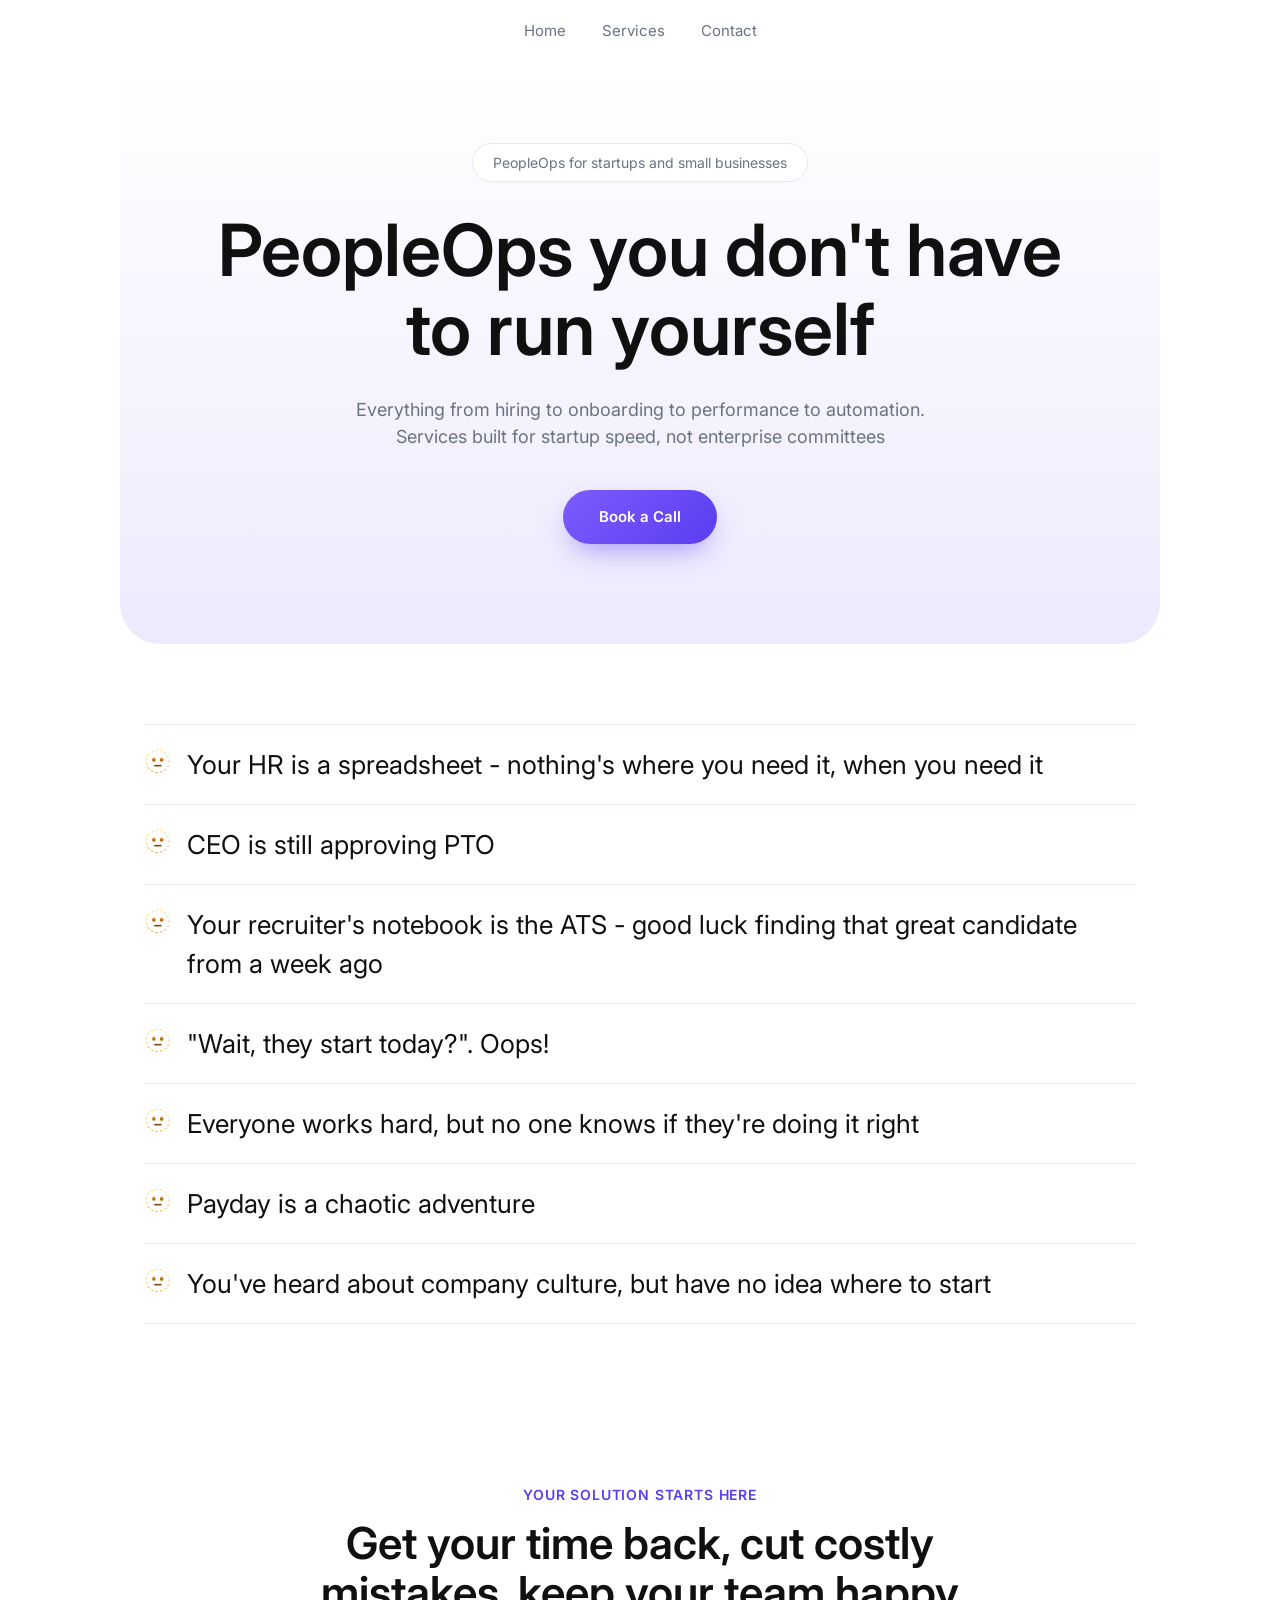
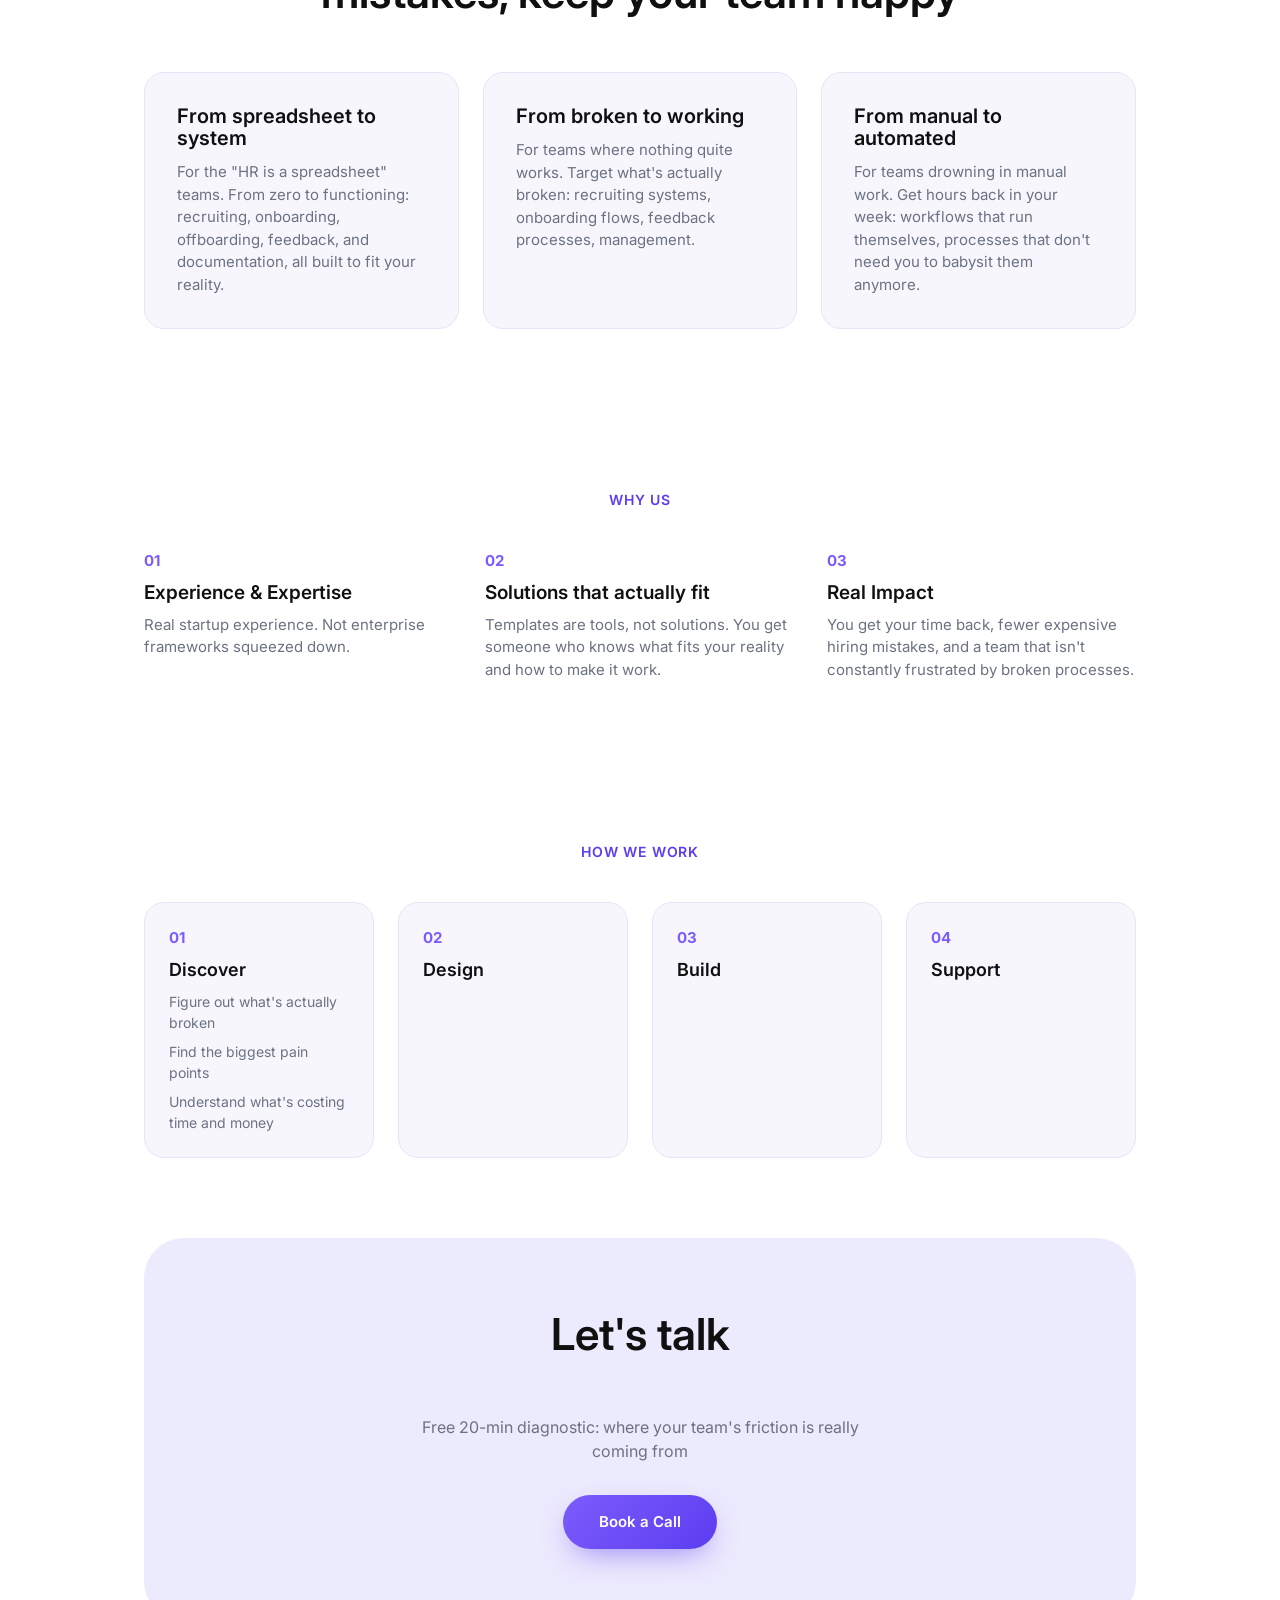
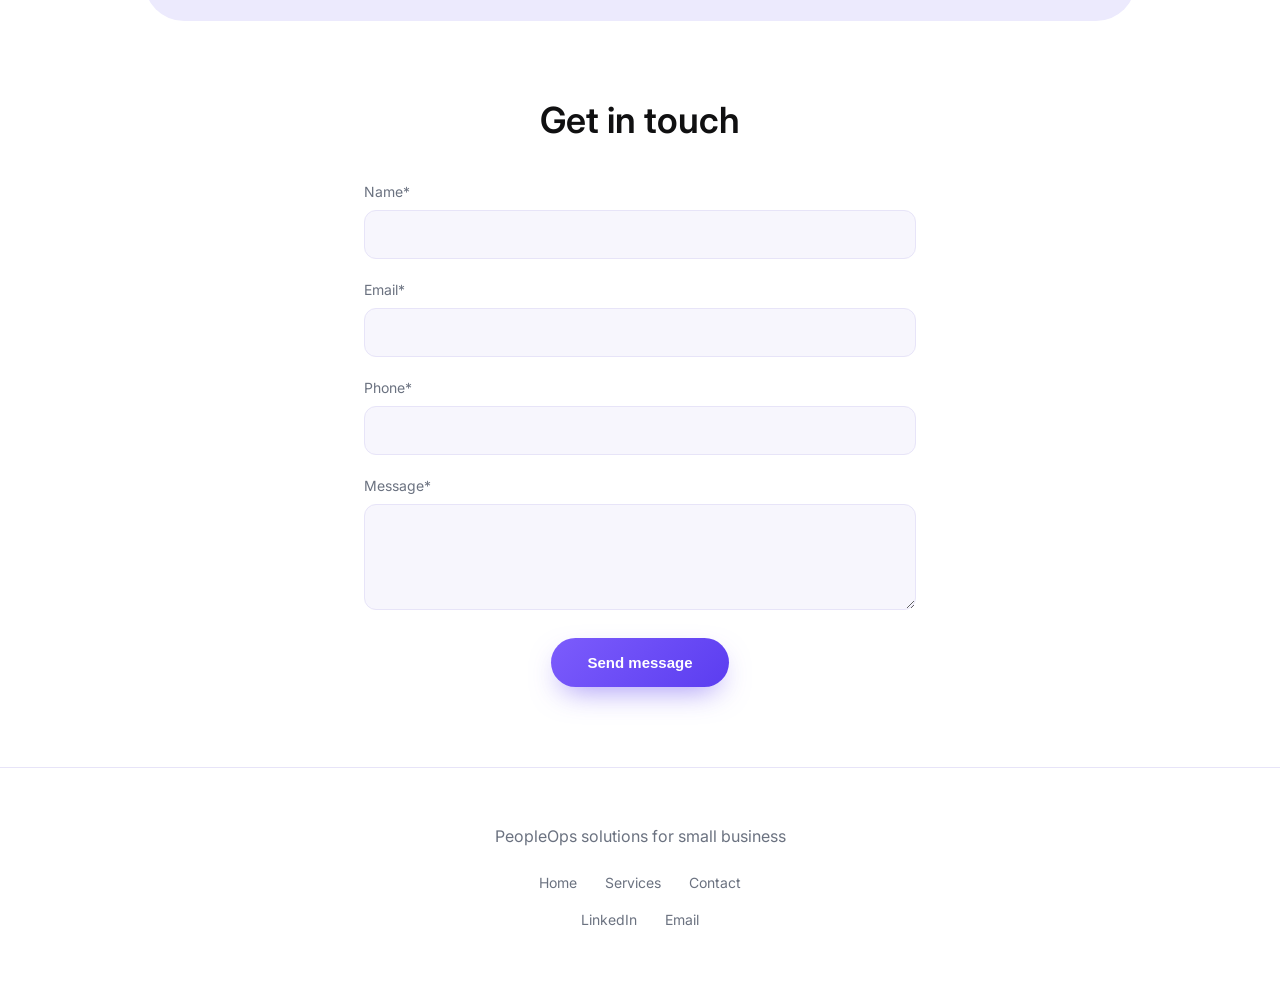
==== index.html @ d3192343 "Initial static rebuild of the Cinnamon HR landing page Recreates the previous Framer site as a plain" ====
<!DOCTYPE html>
<html lang="en">
<head>
<meta charset="UTF-8">
<meta name="viewport" content="width=device-width, initial-scale=1.0">
<title>PeopleOps Setup for Small Business | HR Systems That Work</title>
<meta name="description" content="PeopleOps for startups and small businesses: hiring, onboarding, performance and automation, built for startup speed, not enterprise committees.">
<link rel="icon" href="data:,">
<link rel="preconnect" href="https://fonts.googleapis.com">
<link rel="preconnect" href="https://fonts.gstatic.com" crossorigin>
<link href="https://fonts.googleapis.com/css2?family=Inter:wght@400;500;600;700&display=swap" rel="stylesheet">
<link rel="stylesheet" href="styles.css">
</head>
<body>

<header class="nav">
  <nav class="nav__inner">
    <a href="#home" class="nav__link">Home</a>
    <a href="#services" class="nav__link">Services</a>
    <a href="#contact" class="nav__link">Contact</a>
  </nav>
</header>

<main>
  <section id="home" class="hero">
    <span class="badge">PeopleOps for startups and small businesses</span>
    <h1>PeopleOps you don't have to run yourself</h1>
    <p class="hero__sub">Everything from hiring to onboarding to performance to automation. Services built for startup speed, not enterprise committees</p>
    <a class="btn btn--primary" href="https://calendly.com/ana-cinnamon-hr/30min" target="_blank" rel="noopener">Book a Call</a>
  </section>

  <section class="pain">
    <ul class="pain__list">
      <li><span class="pain__emoji">🫥</span> Your HR is a spreadsheet - nothing's where you need it, when you need it</li>
      <li><span class="pain__emoji">🫥</span> CEO is still approving PTO</li>
      <li><span class="pain__emoji">🫥</span> Your recruiter's notebook is the ATS - good luck finding that great candidate from a week ago</li>
      <li><span class="pain__emoji">🫥</span> "Wait, they start today?". Oops!</li>
      <li><span class="pain__emoji">🫥</span> Everyone works hard, but no one knows if they're doing it right</li>
      <li><span class="pain__emoji">🫥</span> Payday is a chaotic adventure</li>
      <li><span class="pain__emoji">🫥</span> You've heard about company culture, but have no idea where to start</li>
    </ul>
  </section>

  <section id="services" class="solutions">
    <span class="eyebrow">Your Solution Starts Here</span>
    <h2>Get your time back, cut costly mistakes, keep your team happy</h2>
    <div class="cards">
      <article class="card">
        <h3>From spreadsheet to system</h3>
        <p>For the "HR is a spreadsheet" teams. From zero to functioning: recruiting, onboarding, offboarding, feedback, and documentation, all built to fit your reality.</p>
      </article>
      <article class="card">
        <h3>From broken to working</h3>
        <p>For teams where nothing quite works. Target what's actually broken: recruiting systems, onboarding flows, feedback processes, management.</p>
      </article>
      <article class="card">
        <h3>From manual to automated</h3>
        <p>For teams drowning in manual work. Get hours back in your week: workflows that run themselves, processes that don't need you to babysit them anymore.</p>
      </article>
    </div>
  </section>

  <section class="why">
    <span class="eyebrow">Why Us</span>
    <div class="why__list">
      <div class="why__item">
        <span class="why__num">01</span>
        <h3>Experience &amp; Expertise</h3>
        <p>Real startup experience. Not enterprise frameworks squeezed down.</p>
      </div>
      <div class="why__item">
        <span class="why__num">02</span>
        <h3>Solutions that actually fit</h3>
        <p>Templates are tools, not solutions. You get someone who knows what fits your reality and how to make it work.</p>
      </div>
      <div class="why__item">
        <span class="why__num">03</span>
        <h3>Real Impact</h3>
        <p>You get your time back, fewer expensive hiring mistakes, and a team that isn't constantly frustrated by broken processes.</p>
      </div>
    </div>
  </section>

  <section class="process">
    <span class="eyebrow">How We Work</span>
    <div class="process__list">
      <div class="process__item">
        <span class="process__num">01</span>
        <h3>Discover</h3>
        <ul>
          <li>Figure out what's actually broken</li>
          <li>Find the biggest pain points</li>
          <li>Understand what's costing time and money</li>
        </ul>
      </div>
      <div class="process__item">
        <span class="process__num">02</span>
        <h3>Design</h3>
      </div>
      <div class="process__item">
        <span class="process__num">03</span>
        <h3>Build</h3>
      </div>
      <div class="process__item">
        <span class="process__num">04</span>
        <h3>Support</h3>
      </div>
    </div>
  </section>

  <section class="cta">
    <h2>Let's talk</h2>
    <p>Free 20-min diagnostic: where your team's friction is really coming from</p>
    <a class="btn btn--primary" href="https://calendly.com/ana-cinnamon-hr/30min" target="_blank" rel="noopener">Book a Call</a>
  </section>

  <section id="contact" class="contact">
    <h2>Get in touch</h2>
    <form class="contact__form" action="mailto:ana@cinnamon-hr.com" method="POST" enctype="text/plain">
      <label>Name*<input type="text" name="Name" required></label>
      <label>Email*<input type="email" name="Email" required></label>
      <label>Phone*<input type="tel" name="Phone" required></label>
      <label>Message*<textarea name="Message" rows="4" required></textarea></label>
      <button type="submit" class="btn btn--primary">Send message</button>
    </form>
  </section>
</main>

<footer class="footer">
  <p class="footer__tagline">PeopleOps solutions for small business</p>
  <nav class="footer__nav">
    <a href="#home">Home</a>
    <a href="#services">Services</a>
    <a href="#contact">Contact</a>
  </nav>
  <div class="footer__social">
    <a href="https://www.linkedin.com/in/oksana-s-b65aa816a/" target="_blank" rel="noopener">LinkedIn</a>
    <a href="#contact">Email</a>
  </div>
</footer>

</body>
</html>
---- styles.css ----
:root {
  --ink: #101011;
  --muted: #6b7280;
  --bg: #ffffff;
  --lavender: #eceafd;
  --violet: #7c5cfc;
  --violet-dark: #5b3df0;
  --card-bg: #f7f6fd;
  --border: #e7e4f8;
  --radius: 20px;
  --max-width: 1040px;
}

* { box-sizing: border-box; }

html { scroll-behavior: smooth; }

body {
  margin: 0;
  font-family: "Inter", sans-serif;
  color: var(--ink);
  background: var(--bg);
  line-height: 1.5;
}

h1, h2, h3 {
  font-weight: 600;
  margin: 0;
  line-height: 1.1;
}

p { margin: 0; }

a { text-decoration: none; color: inherit; }

ul { margin: 0; padding: 0; list-style: none; }

section {
  max-width: var(--max-width);
  margin: 0 auto;
  padding: 80px 24px;
}

/* Nav */
.nav {
  position: sticky;
  top: 0;
  background: rgba(255, 255, 255, 0.85);
  backdrop-filter: blur(8px);
  z-index: 10;
}

.nav__inner {
  max-width: var(--max-width);
  margin: 0 auto;
  padding: 20px 24px;
  display: flex;
  justify-content: center;
  gap: 36px;
}

.nav__link {
  color: var(--muted);
  font-size: 15px;
  transition: color 0.15s ease;
}

.nav__link:hover { color: var(--ink); }

/* Buttons */
.btn {
  display: inline-block;
  padding: 16px 36px;
  border-radius: 999px;
  font-weight: 600;
  font-size: 15px;
}

.btn--primary {
  background: linear-gradient(135deg, var(--violet), var(--violet-dark));
  color: #fff;
  box-shadow: 0 12px 30px -10px rgba(91, 61, 240, 0.6);
  transition: transform 0.15s ease, box-shadow 0.15s ease;
}

.btn--primary:hover {
  transform: translateY(-2px);
  box-shadow: 0 16px 34px -8px rgba(91, 61, 240, 0.7);
}

/* Hero */
.hero {
  text-align: center;
  padding-top: 80px;
  padding-bottom: 100px;
  background: linear-gradient(180deg, #ffffff 0%, var(--lavender) 100%);
  border-radius: 0 0 40px 40px;
}

.badge {
  display: inline-block;
  padding: 8px 20px;
  border: 1px solid var(--border);
  border-radius: 999px;
  font-size: 14px;
  color: var(--muted);
  background: #fff;
  margin-bottom: 28px;
}

.hero h1 {
  font-size: clamp(36px, 6vw, 72px);
  max-width: 900px;
  margin: 0 auto 28px;
}

.hero__sub {
  max-width: 620px;
  margin: 0 auto 40px;
  color: var(--muted);
  font-size: 18px;
}

/* Pain points */
.pain__list li {
  display: flex;
  align-items: flex-start;
  gap: 16px;
  font-size: clamp(18px, 2.4vw, 26px);
  padding: 20px 0;
  border-bottom: 1px solid var(--border);
}

.pain__list li:first-child { border-top: 1px solid var(--border); }

.pain__emoji { font-size: 22px; }

/* Eyebrow / section headers */
.eyebrow {
  display: block;
  color: var(--violet-dark);
  font-weight: 600;
  font-size: 14px;
  text-transform: uppercase;
  letter-spacing: 0.06em;
  margin-bottom: 14px;
  text-align: center;
}

.solutions h2, .cta h2 {
  text-align: center;
  font-size: clamp(28px, 4vw, 44px);
  max-width: 760px;
  margin: 0 auto 56px;
}

.cards {
  display: grid;
  grid-template-columns: repeat(3, 1fr);
  gap: 24px;
}

.card {
  background: var(--card-bg);
  border: 1px solid var(--border);
  border-radius: var(--radius);
  padding: 32px;
}

.card h3 { font-size: 20px; margin-bottom: 12px; }
.card p { color: var(--muted); font-size: 15px; }

/* Why us */
.why__list {
  display: grid;
  grid-template-columns: repeat(3, 1fr);
  gap: 32px;
  margin-top: 40px;
}

.why__num, .process__num {
  display: block;
  color: var(--violet);
  font-weight: 700;
  font-size: 15px;
  margin-bottom: 10px;
}

.why__item h3 { font-size: 19px; margin-bottom: 10px; }
.why__item p { color: var(--muted); font-size: 15px; }

/* Process */
.process__list {
  display: grid;
  grid-template-columns: repeat(4, 1fr);
  gap: 24px;
  margin-top: 40px;
}

.process__item {
  border: 1px solid var(--border);
  border-radius: var(--radius);
  padding: 24px;
  background: var(--card-bg);
}

.process__item h3 { font-size: 18px; margin-bottom: 12px; }

.process__item ul { display: flex; flex-direction: column; gap: 8px; }
.process__item li { color: var(--muted); font-size: 14px; }

/* CTA */
.cta {
  text-align: center;
  background: var(--lavender);
  border-radius: 40px;
  max-width: calc(var(--max-width) - 48px);
  padding: 72px 24px;
}

.cta p {
  color: var(--muted);
  font-size: 16px;
  max-width: 480px;
  margin: 0 auto 32px;
}

/* Contact */
.contact { max-width: 600px; }

.contact h2 {
  text-align: center;
  font-size: clamp(26px, 4vw, 36px);
  margin-bottom: 40px;
}

.contact__form {
  display: flex;
  flex-direction: column;
  gap: 20px;
}

.contact__form label {
  display: flex;
  flex-direction: column;
  gap: 8px;
  font-size: 14px;
  color: var(--muted);
}

.contact__form input,
.contact__form textarea {
  font-family: inherit;
  font-size: 15px;
  padding: 14px 16px;
  border: 1px solid var(--border);
  border-radius: 12px;
  color: var(--ink);
  background: var(--card-bg);
  resize: vertical;
}

.contact__form input:focus,
.contact__form textarea:focus {
  outline: 2px solid var(--violet);
  outline-offset: 1px;
}

.contact__form button {
  align-self: center;
  border: none;
  cursor: pointer;
  margin-top: 8px;
}

/* Footer */
.footer {
  text-align: center;
  padding: 56px 24px 40px;
  border-top: 1px solid var(--border);
}

.footer__tagline {
  color: var(--muted);
  margin-bottom: 24px;
}

.footer__nav, .footer__social {
  display: flex;
  justify-content: center;
  gap: 28px;
  margin-bottom: 16px;
  font-size: 14px;
  color: var(--muted);
}

.footer__nav a:hover, .footer__social a:hover { color: var(--ink); }

@media (max-width: 720px) {
  .cards, .why__list, .process__list {
    grid-template-columns: 1fr;
  }
  section { padding: 56px 20px; }
  .nav__inner { gap: 24px; }
}
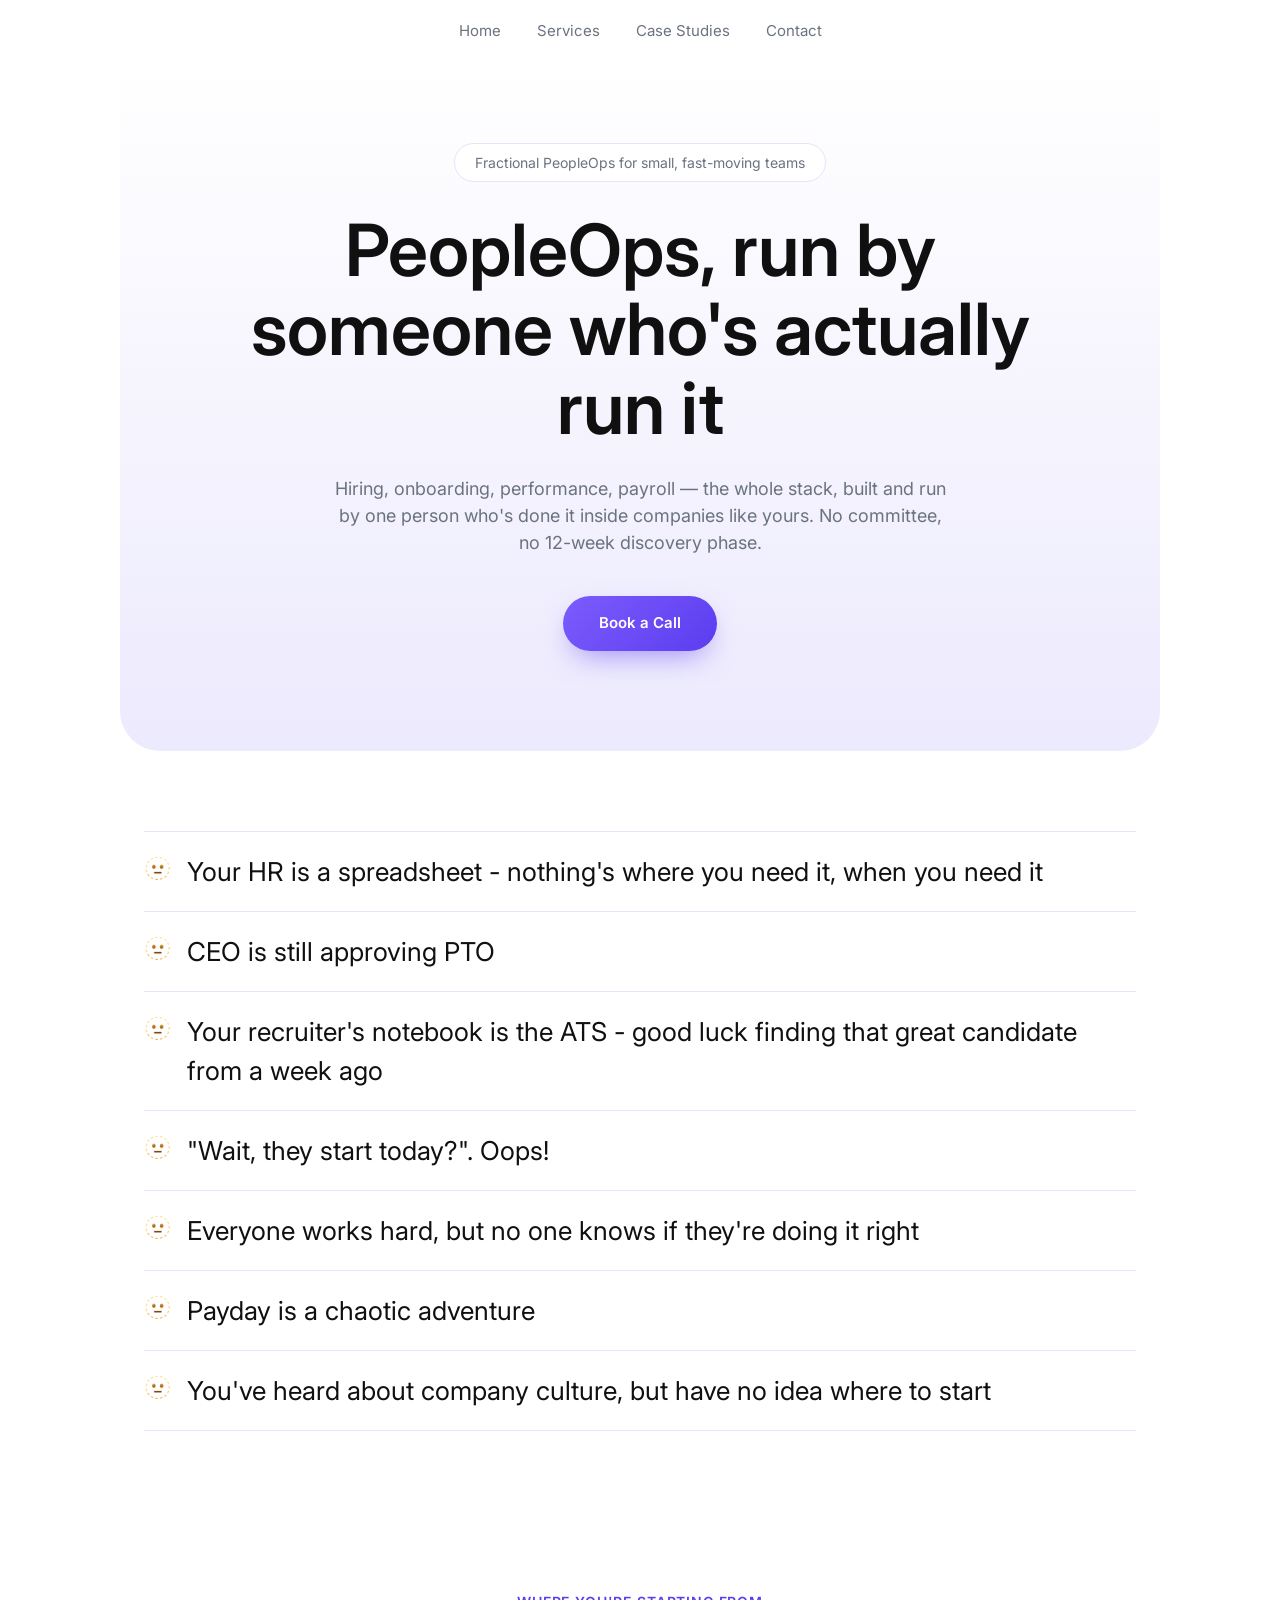
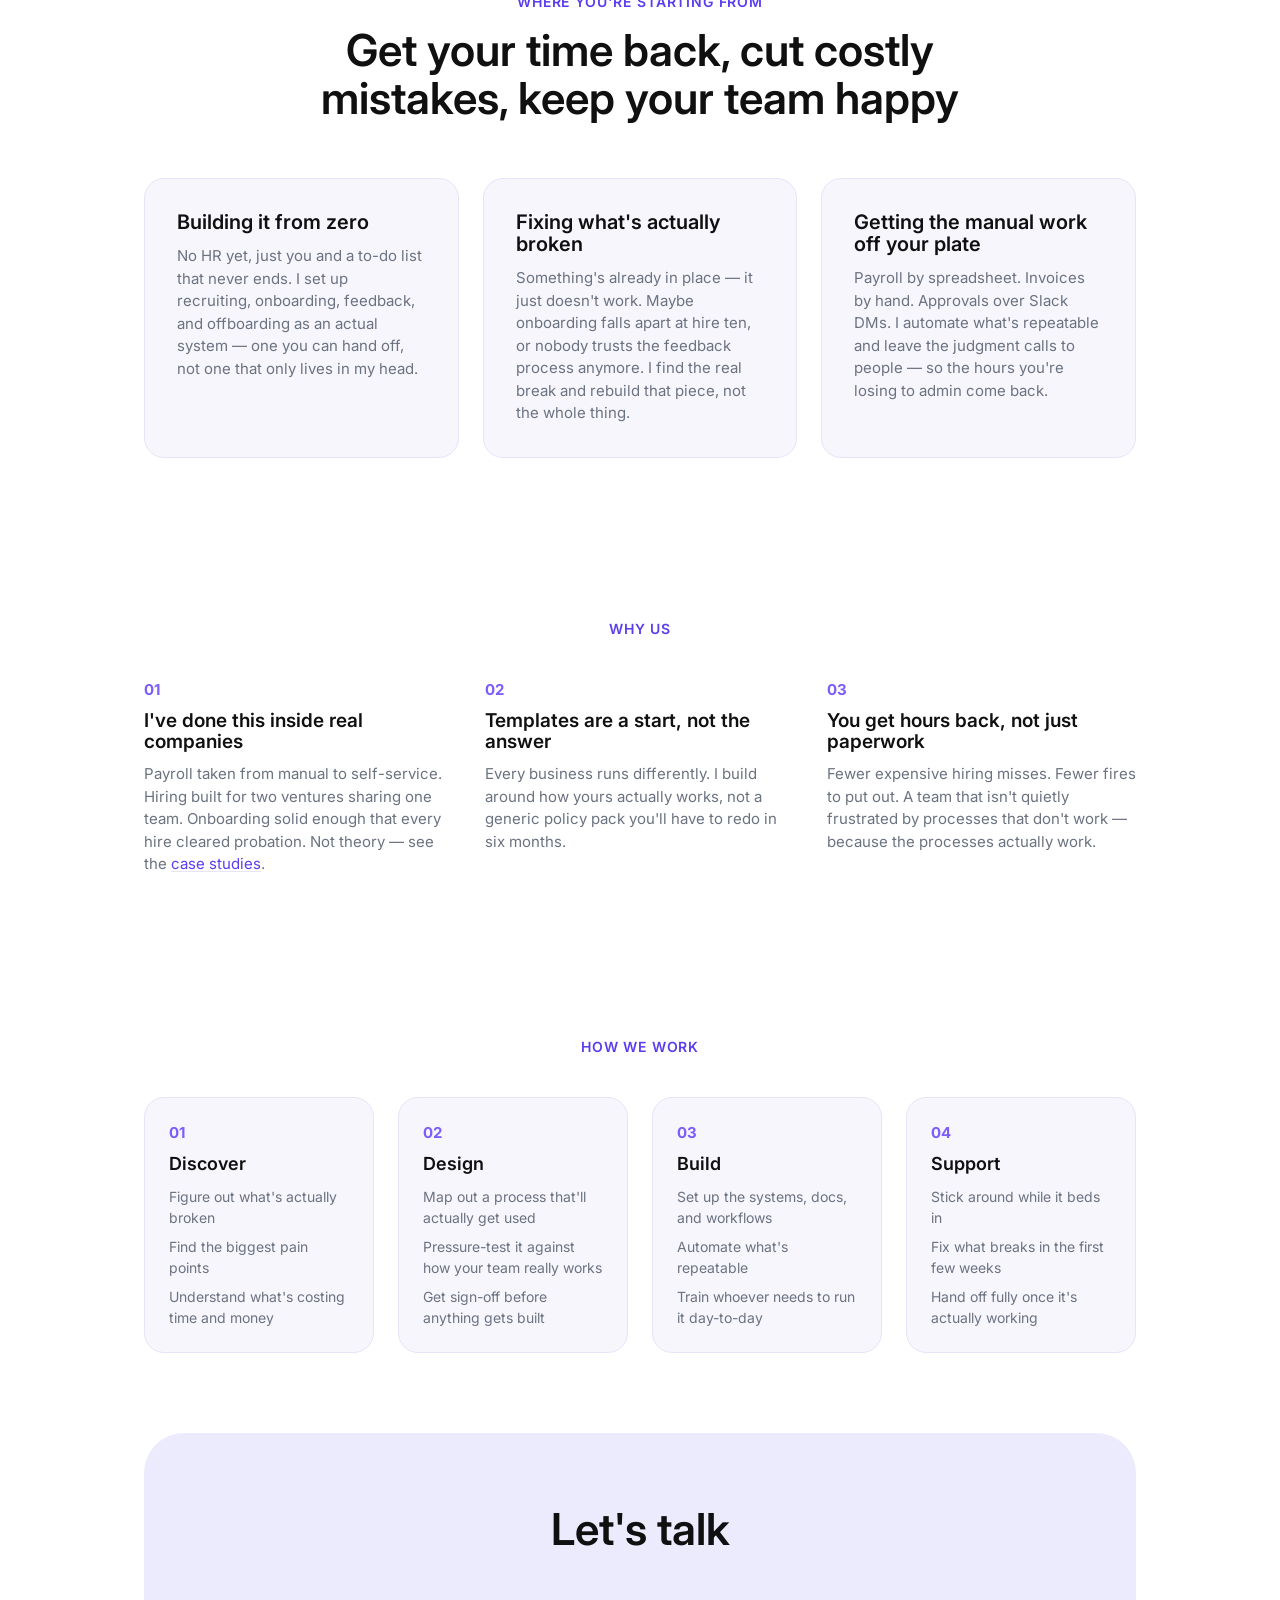
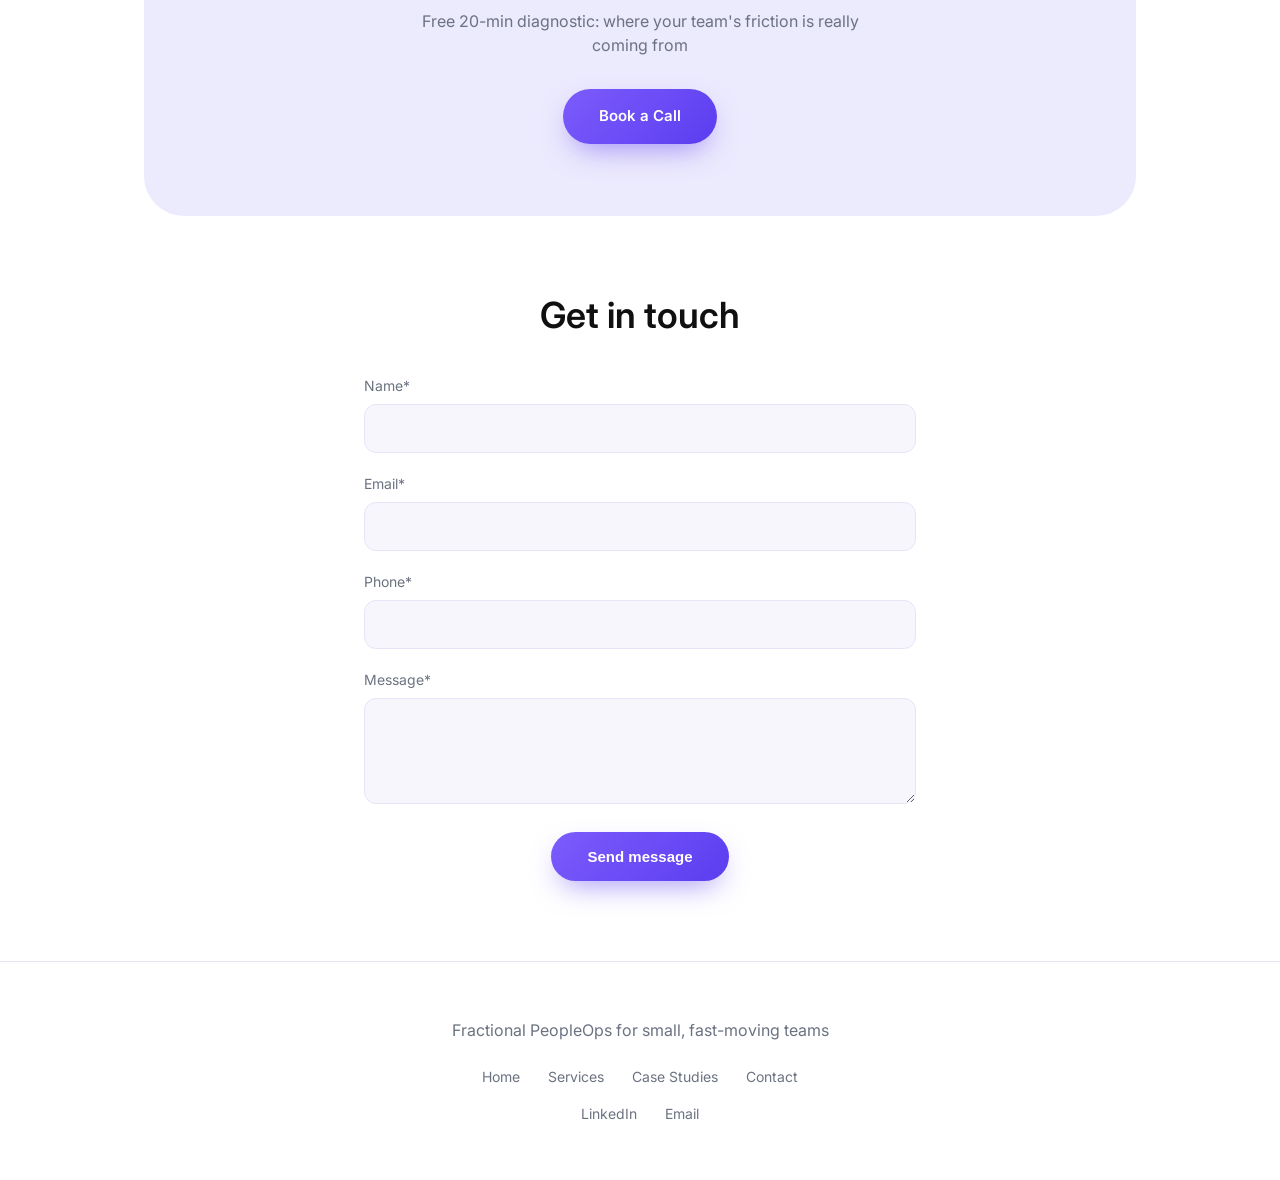
==== commit a6c80800: "1" ====
--- a/index.html
+++ b/index.html
@@ -17,15 +17,16 @@
   <nav class="nav__inner">
     <a href="#home" class="nav__link">Home</a>
     <a href="#services" class="nav__link">Services</a>
+    <a href="cases.html" class="nav__link">Case Studies</a>
     <a href="#contact" class="nav__link">Contact</a>
   </nav>
 </header>
 
 <main>
   <section id="home" class="hero">
-    <span class="badge">PeopleOps for startups and small businesses</span>
-    <h1>PeopleOps you don't have to run yourself</h1>
-    <p class="hero__sub">Everything from hiring to onboarding to performance to automation. Services built for startup speed, not enterprise committees</p>
+    <span class="badge">Fractional PeopleOps for small, fast-moving teams</span>
+    <h1>PeopleOps, run by someone who's actually run it</h1>
+    <p class="hero__sub">Hiring, onboarding, performance, payroll — the whole stack, built and run by one person who's done it inside companies like yours. No committee, no 12-week discovery phase.</p>
     <a class="btn btn--primary" href="https://calendly.com/ana-cinnamon-hr/30min" target="_blank" rel="noopener">Book a Call</a>
   </section>
 
@@ -42,20 +43,20 @@
   </section>
 
   <section id="services" class="solutions">
-    <span class="eyebrow">Your Solution Starts Here</span>
+    <span class="eyebrow">Where You're Starting From</span>
     <h2>Get your time back, cut costly mistakes, keep your team happy</h2>
     <div class="cards">
       <article class="card">
-        <h3>From spreadsheet to system</h3>
-        <p>For the "HR is a spreadsheet" teams. From zero to functioning: recruiting, onboarding, offboarding, feedback, and documentation, all built to fit your reality.</p>
+        <h3>Building it from zero</h3>
+        <p>No HR yet, just you and a to-do list that never ends. I set up recruiting, onboarding, feedback, and offboarding as an actual system — one you can hand off, not one that only lives in my head.</p>
       </article>
       <article class="card">
-        <h3>From broken to working</h3>
-        <p>For teams where nothing quite works. Target what's actually broken: recruiting systems, onboarding flows, feedback processes, management.</p>
+        <h3>Fixing what's actually broken</h3>
+        <p>Something's already in place — it just doesn't work. Maybe onboarding falls apart at hire ten, or nobody trusts the feedback process anymore. I find the real break and rebuild that piece, not the whole thing.</p>
       </article>
       <article class="card">
-        <h3>From manual to automated</h3>
-        <p>For teams drowning in manual work. Get hours back in your week: workflows that run themselves, processes that don't need you to babysit them anymore.</p>
+        <h3>Getting the manual work off your plate</h3>
+        <p>Payroll by spreadsheet. Invoices by hand. Approvals over Slack DMs. I automate what's repeatable and leave the judgment calls to people — so the hours you're losing to admin come back.</p>
       </article>
     </div>
   </section>
@@ -65,18 +66,18 @@
     <div class="why__list">
       <div class="why__item">
         <span class="why__num">01</span>
-        <h3>Experience &amp; Expertise</h3>
-        <p>Real startup experience. Not enterprise frameworks squeezed down.</p>
+        <h3>I've done this inside real companies</h3>
+        <p>Payroll taken from manual to self-service. Hiring built for two ventures sharing one team. Onboarding solid enough that every hire cleared probation. Not theory — see the <a href="cases.html">case studies</a>.</p>
       </div>
       <div class="why__item">
         <span class="why__num">02</span>
-        <h3>Solutions that actually fit</h3>
-        <p>Templates are tools, not solutions. You get someone who knows what fits your reality and how to make it work.</p>
+        <h3>Templates are a start, not the answer</h3>
+        <p>Every business runs differently. I build around how yours actually works, not a generic policy pack you'll have to redo in six months.</p>
       </div>
       <div class="why__item">
         <span class="why__num">03</span>
-        <h3>Real Impact</h3>
-        <p>You get your time back, fewer expensive hiring mistakes, and a team that isn't constantly frustrated by broken processes.</p>
+        <h3>You get hours back, not just paperwork</h3>
+        <p>Fewer expensive hiring misses. Fewer fires to put out. A team that isn't quietly frustrated by processes that don't work — because the processes actually work.</p>
       </div>
     </div>
   </section>
@@ -96,14 +97,29 @@
       <div class="process__item">
         <span class="process__num">02</span>
         <h3>Design</h3>
+        <ul>
+          <li>Map out a process that'll actually get used</li>
+          <li>Pressure-test it against how your team really works</li>
+          <li>Get sign-off before anything gets built</li>
+        </ul>
       </div>
       <div class="process__item">
         <span class="process__num">03</span>
         <h3>Build</h3>
+        <ul>
+          <li>Set up the systems, docs, and workflows</li>
+          <li>Automate what's repeatable</li>
+          <li>Train whoever needs to run it day-to-day</li>
+        </ul>
       </div>
       <div class="process__item">
         <span class="process__num">04</span>
         <h3>Support</h3>
+        <ul>
+          <li>Stick around while it beds in</li>
+          <li>Fix what breaks in the first few weeks</li>
+          <li>Hand off fully once it's actually working</li>
+        </ul>
       </div>
     </div>
   </section>
@@ -127,10 +143,11 @@
 </main>
 
 <footer class="footer">
-  <p class="footer__tagline">PeopleOps solutions for small business</p>
+  <p class="footer__tagline">Fractional PeopleOps for small, fast-moving teams</p>
   <nav class="footer__nav">
     <a href="#home">Home</a>
     <a href="#services">Services</a>
+    <a href="cases.html">Case Studies</a>
     <a href="#contact">Contact</a>
   </nav>
   <div class="footer__social">
--- a/styles.css
+++ b/styles.css
@@ -188,6 +188,8 @@
 
 .why__item h3 { font-size: 19px; margin-bottom: 10px; }
 .why__item p { color: var(--muted); font-size: 15px; }
+.why__item p a { color: var(--violet-dark); text-decoration: underline; text-decoration-color: var(--border); text-underline-offset: 2px; }
+.why__item p a:hover { text-decoration-color: var(--violet-dark); }
 
 /* Process */
 .process__list {
@@ -303,3 +305,200 @@
   section { padding: 56px 20px; }
   .nav__inner { gap: 24px; }
 }
+
+/* Case studies: index */
+.case-hero-index {
+  text-align: center;
+  padding-top: 64px;
+  padding-bottom: 48px;
+}
+
+.case-hero-index h1 {
+  font-size: clamp(32px, 5vw, 52px);
+  margin: 16px 0 20px;
+}
+
+.case-hero-index p {
+  max-width: 560px;
+  margin: 0 auto;
+  color: var(--muted);
+  font-size: 17px;
+}
+
+.case-grid {
+  display: grid;
+  grid-template-columns: repeat(3, 1fr);
+  gap: 24px;
+  padding-top: 0;
+}
+
+.case-card {
+  display: flex;
+  flex-direction: column;
+  background: var(--card-bg);
+  border: 1px solid var(--border);
+  border-radius: var(--radius);
+  padding: 28px;
+  transition: transform 0.15s ease, box-shadow 0.15s ease;
+}
+
+.case-card:hover {
+  transform: translateY(-3px);
+  box-shadow: 0 16px 34px -18px rgba(16, 16, 17, 0.25);
+}
+
+.case-card__pills { display: flex; flex-wrap: wrap; gap: 6px; margin-bottom: 14px; }
+.case-card h3 { font-size: 19px; margin-bottom: 10px; }
+.case-card p { color: var(--muted); font-size: 14px; margin-bottom: 16px; flex-grow: 1; }
+.case-card__link { color: var(--violet-dark); font-weight: 600; font-size: 14px; }
+
+/* Case studies: pills */
+.case-pill {
+  display: inline-block;
+  font-size: 11px;
+  font-weight: 600;
+  padding: 4px 10px;
+  border-radius: 999px;
+  letter-spacing: 0.04em;
+  text-transform: uppercase;
+  border: 1px solid var(--border);
+  color: var(--muted);
+  background: #fff;
+}
+
+.case-pill--accent {
+  background: var(--lavender);
+  border-color: var(--lavender);
+  color: var(--violet-dark);
+}
+
+/* Case studies: single page */
+.case-single { padding-top: 56px; }
+.case-content { max-width: 680px; margin: 0 auto; }
+
+.case-back {
+  display: inline-block;
+  color: var(--muted);
+  font-size: 14px;
+  margin-bottom: 28px;
+}
+
+.case-back:hover { color: var(--ink); }
+
+.case-pills { display: flex; flex-wrap: wrap; gap: 6px; margin-bottom: 20px; }
+
+.case-title-page { font-size: clamp(26px, 4vw, 36px); margin: 0 0 8px; }
+.case-sub { color: var(--muted); font-size: 15px; margin: 0 0 28px; }
+.case-contractor-note { font-size: 13px; color: var(--muted); font-style: italic; margin: 0 0 28px; }
+
+.case-hook { font-size: 19px; font-weight: 600; line-height: 1.5; margin: 0 0 16px; }
+.case-body { font-size: 16px; color: var(--muted); margin: 0 0 14px; line-height: 1.7; }
+
+.case-divider { border: none; border-top: 1px solid var(--border); margin: 32px 0; }
+
+.case-label {
+  font-size: 12px;
+  font-weight: 600;
+  letter-spacing: 0.06em;
+  text-transform: uppercase;
+  color: var(--violet-dark);
+  margin: 0 0 16px;
+}
+
+/* Case studies: phases */
+.case-phase { margin: 0 0 24px; }
+.case-phase-header { display: flex; align-items: center; gap: 10px; margin-bottom: 8px; }
+.case-phase-num {
+  font-size: 12px;
+  font-weight: 600;
+  padding: 3px 10px;
+  border-radius: 999px;
+  background: var(--lavender);
+  color: var(--violet-dark);
+}
+.case-phase-title { font-size: 17px; font-weight: 600; }
+.case-phase-body {
+  font-size: 15px;
+  color: var(--muted);
+  margin: 0;
+  padding-left: 16px;
+  border-left: 2px solid var(--border);
+  line-height: 1.7;
+}
+
+/* Case studies: notes */
+.case-note {
+  background: var(--card-bg);
+  border: 1px solid var(--border);
+  border-radius: var(--radius);
+  padding: 18px 20px;
+  margin: 0 0 14px;
+  font-size: 14px;
+  color: var(--muted);
+  line-height: 1.7;
+}
+.case-note-label {
+  font-size: 12px;
+  font-weight: 600;
+  letter-spacing: 0.04em;
+  text-transform: uppercase;
+  color: var(--ink);
+  margin-bottom: 6px;
+}
+
+/* Case studies: metrics */
+.case-metrics {
+  display: grid;
+  grid-template-columns: repeat(auto-fit, minmax(140px, 1fr));
+  gap: 14px;
+  margin: 8px 0 24px;
+}
+.case-metric {
+  background: var(--card-bg);
+  border: 1px solid var(--border);
+  border-radius: var(--radius);
+  padding: 20px;
+}
+.case-metric-val { font-size: 24px; font-weight: 700; color: var(--violet-dark); margin: 0 0 4px; }
+.case-metric-label { font-size: 13px; color: var(--muted); margin: 0; line-height: 1.4; }
+
+/* Case studies: outcomes */
+.case-outcomes { margin: 0 0 8px; padding: 0; list-style: none; }
+.case-outcomes li {
+  padding: 12px 0;
+  border-bottom: 1px solid var(--border);
+  font-size: 15px;
+  display: flex;
+  align-items: flex-start;
+  gap: 12px;
+  color: var(--ink);
+}
+.case-outcomes li:last-child { border-bottom: none; }
+.case-dot { width: 6px; height: 6px; border-radius: 50%; background: var(--violet); flex-shrink: 0; margin-top: 8px; }
+
+/* Case studies: services */
+.case-services { display: flex; flex-wrap: wrap; gap: 8px; margin: 0 0 8px; }
+.case-service-tag {
+  display: inline-block;
+  font-size: 13px;
+  padding: 6px 14px;
+  border-radius: 999px;
+  border: 1px solid var(--border);
+  color: var(--muted);
+  background: #fff;
+}
+
+/* Case studies: disclaimer */
+.case-disclaimer {
+  font-size: 13px;
+  color: var(--muted);
+  border: 1px solid var(--border);
+  border-radius: var(--radius);
+  padding: 16px 20px;
+  margin: 24px 0 0;
+  line-height: 1.7;
+}
+
+@media (max-width: 720px) {
+  .case-grid { grid-template-columns: 1fr; }
+}
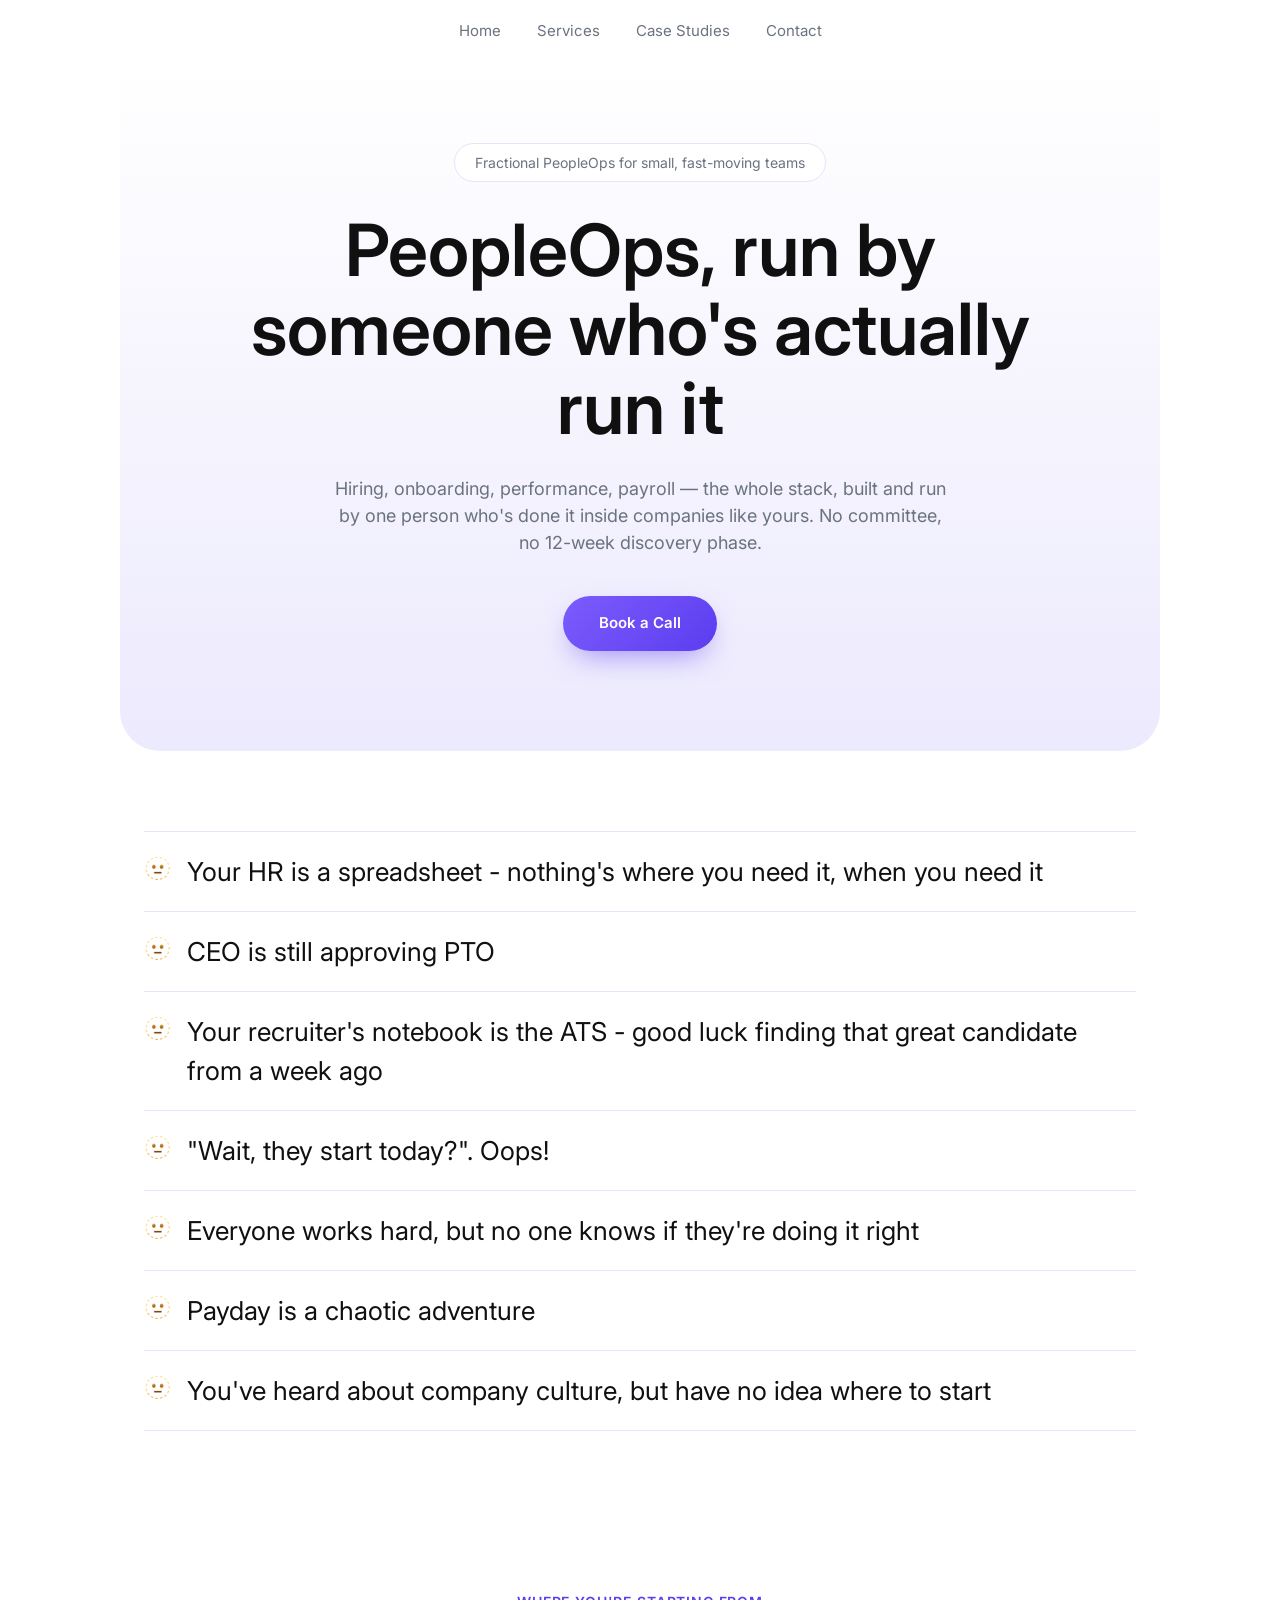
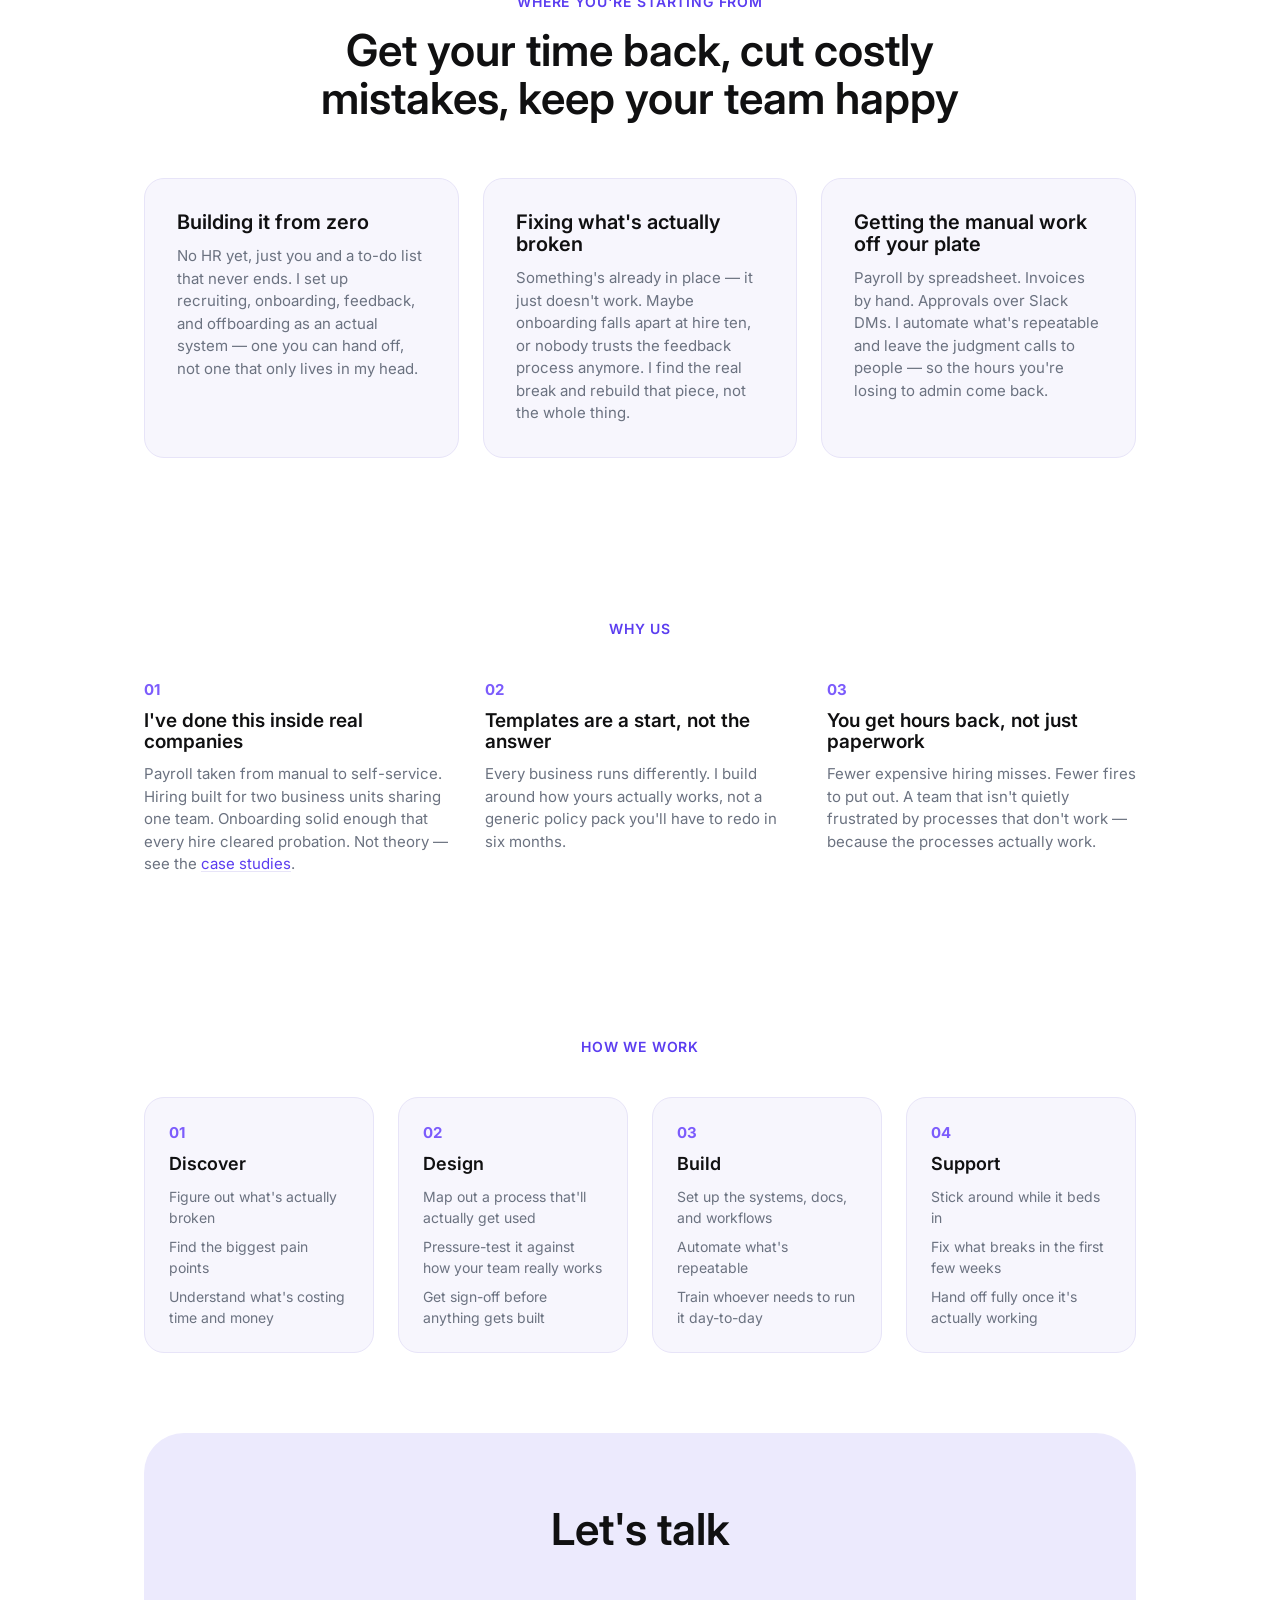
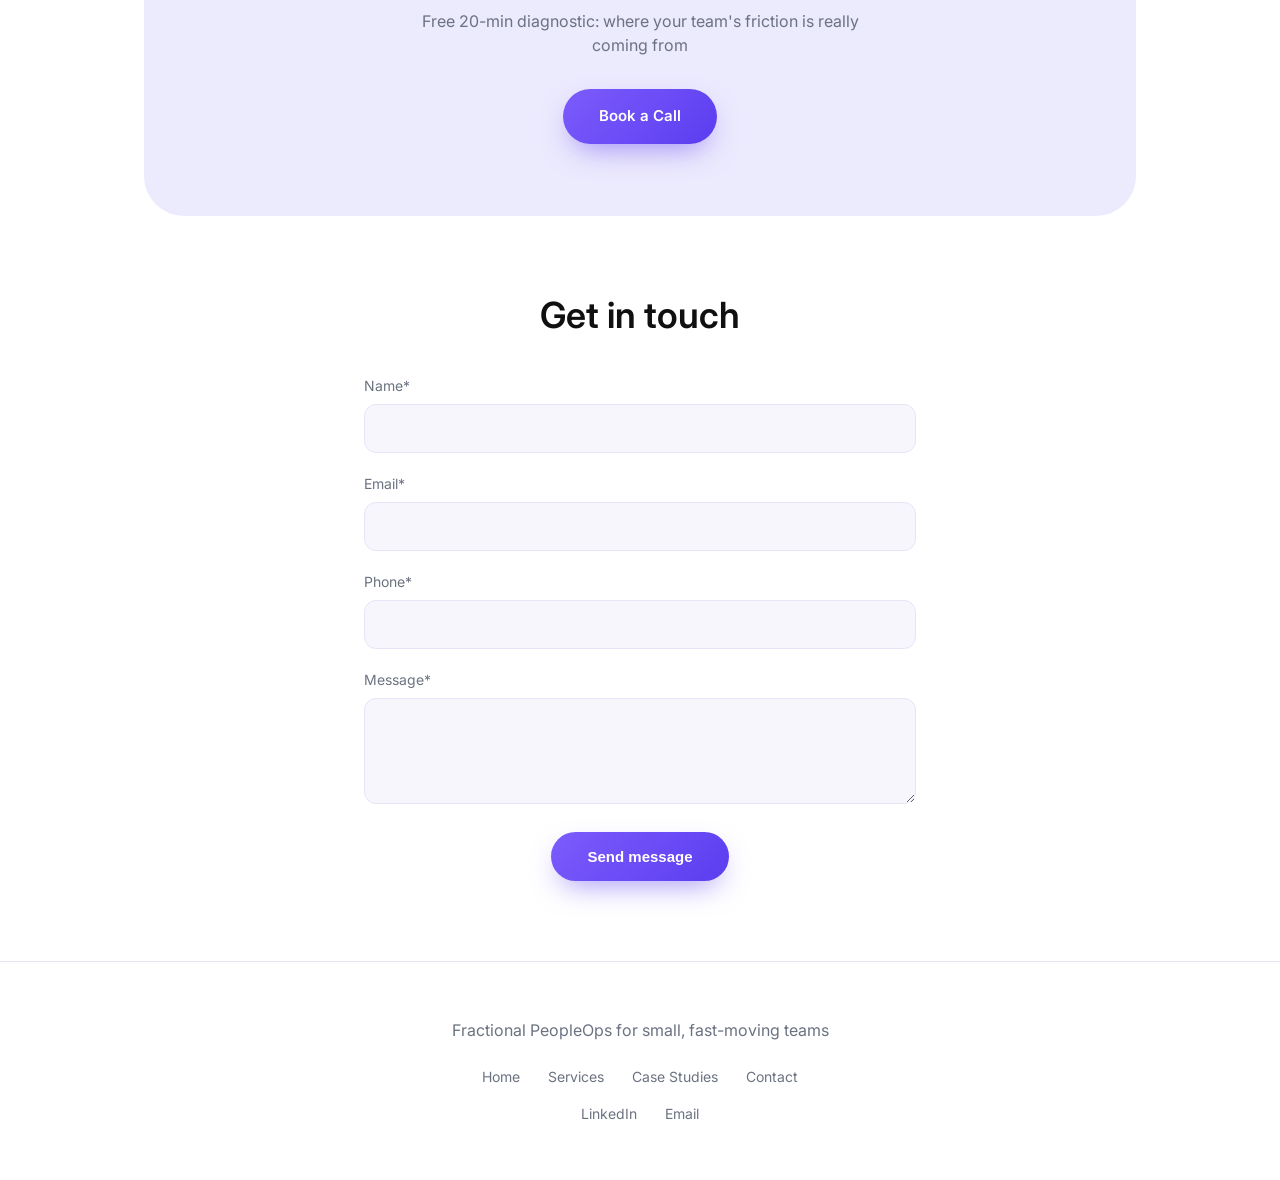
==== commit 806f0657: "Restructure case studies: starting point + outcomes, drop scope labels Rework all case pages into a " ====
--- a/index.html
+++ b/index.html
@@ -67,7 +67,7 @@
       <div class="why__item">
         <span class="why__num">01</span>
         <h3>I've done this inside real companies</h3>
-        <p>Payroll taken from manual to self-service. Hiring built for two ventures sharing one team. Onboarding solid enough that every hire cleared probation. Not theory — see the <a href="cases.html">case studies</a>.</p>
+        <p>Payroll taken from manual to self-service. Hiring built for two business units sharing one team. Onboarding solid enough that every hire cleared probation. Not theory — see the <a href="cases.html">case studies</a>.</p>
       </div>
       <div class="why__item">
         <span class="why__num">02</span>
--- a/styles.css
+++ b/styles.css
@@ -388,7 +388,6 @@
 .case-pills { display: flex; flex-wrap: wrap; gap: 6px; margin-bottom: 20px; }
 
 .case-title-page { font-size: clamp(26px, 4vw, 36px); margin: 0 0 8px; }
-.case-sub { color: var(--muted); font-size: 15px; margin: 0 0 28px; }
 .case-contractor-note { font-size: 13px; color: var(--muted); font-style: italic; margin: 0 0 28px; }
 
 .case-hook { font-size: 19px; font-weight: 600; line-height: 1.5; margin: 0 0 16px; }
@@ -446,35 +445,47 @@
   margin-bottom: 6px;
 }
 
-/* Case studies: metrics */
-.case-metrics {
+/* Case studies: outcomes (pain -> outcome transformation) */
+.case-transform {
+  display: flex;
+  flex-direction: column;
+  gap: 10px;
+  margin: 8px 0 8px;
+}
+
+.case-transform-row {
   display: grid;
-  grid-template-columns: repeat(auto-fit, minmax(140px, 1fr));
-  gap: 14px;
-  margin: 8px 0 24px;
-}
-.case-metric {
+  grid-template-columns: 1fr 24px 1fr;
+  gap: 18px;
+  align-items: center;
   background: var(--card-bg);
   border: 1px solid var(--border);
   border-radius: var(--radius);
-  padding: 20px;
-}
-.case-metric-val { font-size: 24px; font-weight: 700; color: var(--violet-dark); margin: 0 0 4px; }
-.case-metric-label { font-size: 13px; color: var(--muted); margin: 0; line-height: 1.4; }
-
-/* Case studies: outcomes */
-.case-outcomes { margin: 0 0 8px; padding: 0; list-style: none; }
-.case-outcomes li {
-  padding: 12px 0;
-  border-bottom: 1px solid var(--border);
-  font-size: 15px;
-  display: flex;
-  align-items: flex-start;
-  gap: 12px;
-  color: var(--ink);
-}
-.case-outcomes li:last-child { border-bottom: none; }
-.case-dot { width: 6px; height: 6px; border-radius: 50%; background: var(--violet); flex-shrink: 0; margin-top: 8px; }
+  padding: 20px 22px;
+}
+
+.case-transform-label {
+  display: block;
+  font-size: 10px;
+  font-weight: 700;
+  letter-spacing: 0.08em;
+  text-transform: uppercase;
+  margin-bottom: 6px;
+}
+
+.case-transform-before .case-transform-label { color: var(--muted); }
+.case-transform-after .case-transform-label { color: var(--violet-dark); }
+
+.case-transform-before p { color: var(--muted); font-size: 14px; line-height: 1.6; margin: 0; }
+.case-transform-after p { color: var(--ink); font-size: 14px; line-height: 1.6; margin: 0; font-weight: 500; }
+.case-transform-after strong { color: var(--violet-dark); }
+
+.case-transform-arrow { color: var(--violet); font-size: 18px; text-align: center; }
+
+@media (max-width: 720px) {
+  .case-transform-row { grid-template-columns: 1fr; }
+  .case-transform-arrow { transform: rotate(90deg); justify-self: center; }
+}
 
 /* Case studies: services */
 .case-services { display: flex; flex-wrap: wrap; gap: 8px; margin: 0 0 8px; }
